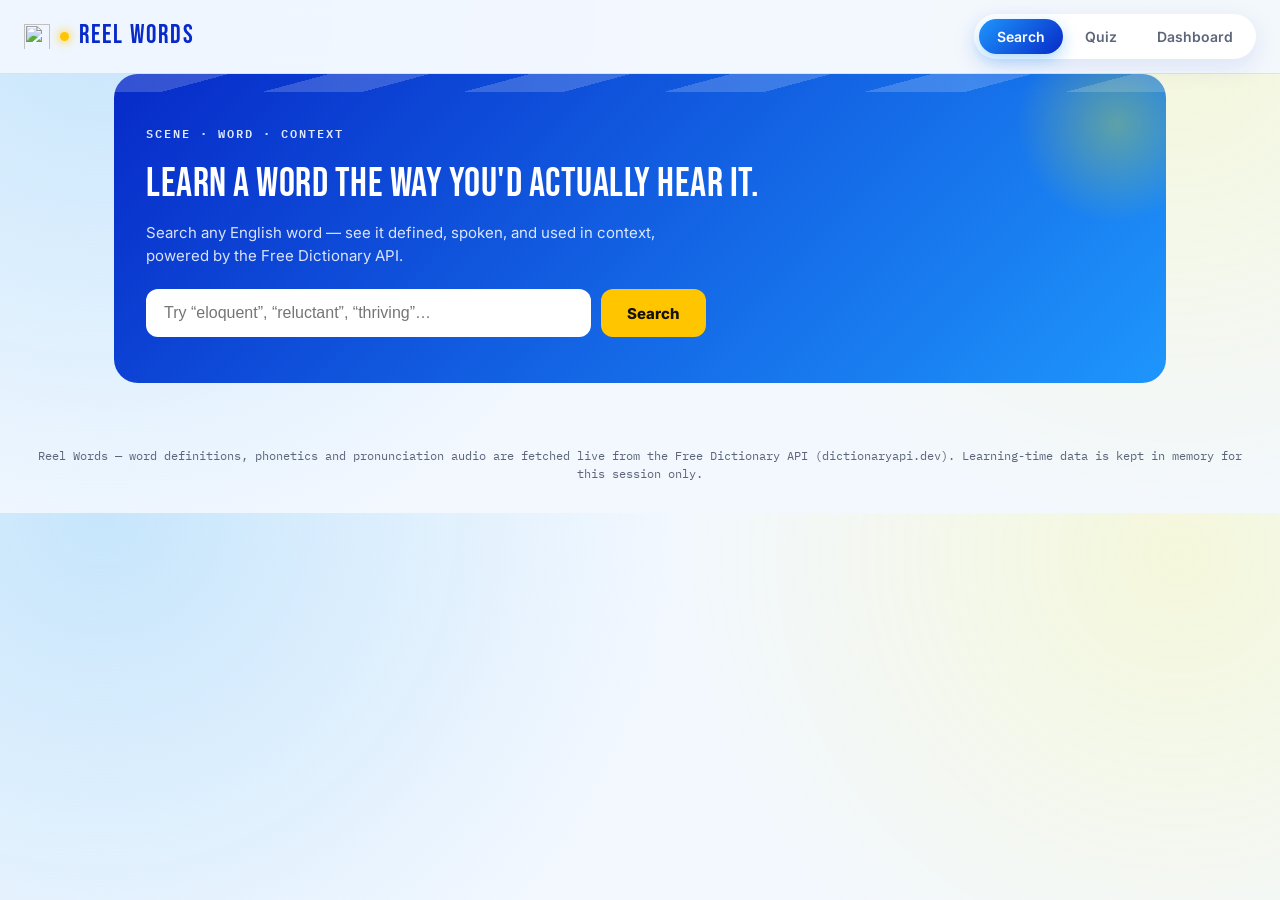
==== index.html @ ae71dad5 "Rename index.html.html to index.html" ====
<!DOCTYPE html>
<html lang="en">
<head>
<meta charset="UTF-8">
<meta name="viewport" content="width=device-width, initial-scale=1.0">
<title>Reel Words — Learn English from the Movies</title>
<link rel="preconnect" href="https://fonts.googleapis.com">
<link href="https://fonts.googleapis.com/css2?family=Bebas+Neue&family=Inter:wght@400;500;600;700;800&family=IBM+Plex+Mono:wght@400;500&display=swap" rel="stylesheet">
<link rel="icon" type="image/svg+xml" href="assets/logo.svg">
<link rel="stylesheet" href="style.css">
</head>
<body>

<header class="top">
  <div class="topbar">
    <div class="logo"><img class="logo-mark" src="assets/logo.svg" alt=""><span class="bulb"></span>REEL WORDS</div>
    <nav class="tabs">
      <button class="active" data-tab="search">Search</button>
      <button data-tab="quiz">Quiz</button>
      <button data-tab="dashboard">Dashboard</button>
    </nav>
  </div>
</header>

<main class="wrap">

  <!-- ================= SEARCH ================= -->
  <section id="search" class="active">
    <div class="slate">
      <div class="slate-top"></div>
      <div class="slate-body">
        <span class="eyebrow" style="color:#dfe9ff;">Scene · Word · Context</span>
        <h1>Learn a word the way you'd actually hear it.</h1>
        <p class="sub">Search any English word — see it defined, spoken, and used in context, powered by the Free Dictionary API.</p>
        <div class="search-row">
          <input id="searchInput" type="text" placeholder="Try “eloquent”, “reluctant”, “thriving”…" autocomplete="off">
          <button id="searchBtn">Search</button>
        </div>
        <div class="chips" id="chipRow"></div>
      </div>
    </div>

    <div class="result" id="resultBlock">
      <div class="card word-card hoverable">
        <div class="word-head">
          <div>
            <h2 id="rWord">—</h2>
            <span class="pos-line"><span id="rPos"></span> · <span class="ipa" id="rIpa"></span></span>
          </div>
          <div class="badges">
            <span class="badge cefr" id="rCefr"></span>
            <span class="badge freq" id="rFreq"></span>
          </div>
        </div>
        <div class="sound-row">
          <button class="sound-btn" id="playBritish">🔊 British</button>
          <button class="sound-btn" id="playAmerican">🔊 American</button>
        </div>
        <p class="definition" id="rDef"></p>
      </div>

      <div class="card scene-card film-frame hoverable">
        <div class="scene-video">
          <span class="scene-meta" id="rSpeaker"></span>
          <span class="scene-meta time" id="rTime"></span>
          <div class="subtitle-bar" id="rSubtitle"></div>
        </div>
        <div class="scene-controls">
          <div class="speed-group">
            <button class="speed-btn">0.5×</button><button class="speed-btn">0.75×</button><button class="speed-btn active">1×</button>
          </div>
          <div>
            <button class="control-btn">↻ Repeat sentence</button>
            <button class="control-btn" id="loopBtn">⟲ Loop clip</button>
            <button class="control-btn">⛶ Fullscreen</button>
          </div>
        </div>
      </div>

      <h3 style="margin-bottom:14px;">Example sentences</h3>
      <div class="examples-grid" id="examplesGrid"></div>

      <h3 style="margin-bottom:14px;">Synonyms &amp; related</h3>
      <div class="word-groups" id="synGroups"></div>
    </div>
  </section>

  <!-- ================= QUIZ ================= -->
  <section id="quiz">
    <span class="eyebrow">Adaptive Review</span>
    <h1 style="margin-bottom:22px;">Quiz yourself</h1>
    <div class="quiz-shell">
      <div class="quiz-progress" id="quizProgress"></div>
      <div class="card quiz-card" id="quizCard"></div>
    </div>
  </section>

  <!-- ================= DASHBOARD ================= -->
  <section id="dashboard">
    <span class="eyebrow">Your Progress</span>
    <h1 style="margin-bottom:22px;">Learning dashboard</h1>

    <div class="rank-card">
      <div>
        <div class="rank-cefr" id="dCefr">B1 · Independent Speaker</div>
        <div class="rank-title">Level <span id="dLevel">1</span></div>
      </div>
      <div class="xp-bar-wrap">
        <div class="xp-bar"><div id="xpFill" style="width:0%"></div></div>
        <div class="xp-label" id="xpLabel">0 / 100 XP to next level</div>
      </div>
    </div>

    <div class="stat-reel">
      <div class="stat-frame"><div class="num" id="statWords">0</div><div class="label">Words learned</div></div>
      <div class="stat-frame"><div class="num" id="statStreak">3</div><div class="label">Day streak</div></div>
      <div class="stat-frame"><div class="num" id="statAccuracy">—</div><div class="label">Quiz accuracy</div></div>
      <div class="stat-frame"><div class="num" id="statClips">0</div><div class="label">Clips watched</div></div>
    </div>

    <!-- ============ LEARNING TIME TRACKER ============ -->
    <div class="section-title"><h3>Learning time tracker</h3></div>

    <div class="streak-banner">🔥 <span id="streakDays">12</span> Day Streak — keep today's session going to protect it.</div>

    <div class="card tracker-hero hoverable">
      <div>
        <div class="eyebrow" style="margin-bottom:2px;">Current session</div>
        <div class="timer-display" id="liveTimer">00:00:00</div>
        <div class="timer-controls">
          <button class="timer-btn start" id="startBtn">▶️ Start Learning</button>
          <button class="timer-btn pause" id="pauseBtn" disabled>⏸ Pause</button>
          <button class="timer-btn stop" id="stopBtn" disabled>⏹ Stop</button>
        </div>
      </div>
      <div class="ring-wrap">
        <div class="progress-ring" id="progressRing">
          <div class="center"><div class="pct" id="progressPct">75%</div><div class="plabel">TOWARD B2</div></div>
        </div>
        <div class="plabel">English Learning Progress</div>
      </div>
    </div>

    <div class="time-stat-grid">
      <div class="time-stat"><div class="tnum" id="timeTotal">24h 35m</div><div class="tlabel">Total learning time</div></div>
      <div class="time-stat"><div class="tnum" id="timeToday">0m</div><div class="tlabel">Today</div></div>
      <div class="time-stat"><div class="tnum" id="timeWeek">5h 20m</div><div class="tlabel">This week</div></div>
      <div class="time-stat"><div class="tnum" id="timeMonth">18h 45m</div><div class="tlabel">This month</div></div>
    </div>

    <div class="two-col">
      <div class="card" style="padding:22px;">
        <h3 style="margin-bottom:6px;">Weekly activity</h3>
        <div class="weekly-chart" id="weeklyChart"></div>
      </div>
      <div class="card" style="padding:22px;">
        <h3 style="margin-bottom:6px;">Monthly calendar heatmap</h3>
        <div class="heatmap-grid" id="heatmapGrid"></div>
      </div>
    </div>

    <div class="card" style="padding:22px; margin-bottom:28px;">
      <h3 style="margin-bottom:14px;">Session history</h3>
      <table class="history-table">
        <thead><tr><th>Date</th><th>Duration</th><th>Activity</th></tr></thead>
        <tbody id="historyBody"></tbody>
      </table>
    </div>
    <!-- ============ END TIME TRACKER ============ -->

    <div class="section-title"><h3>Category progress</h3></div>
    <div class="cat-grid" id="catGrid"></div>

    <div class="section-title"><h3>Achievements</h3></div>
    <div class="badge-row" id="badgeRow"></div>
  </section>

</main>

<div class="mini-timer" id="miniTimer">
  <span class="mt-time" id="miniTime">00:00:00</span>
  <button class="mt-pause" id="miniPause">⏸</button>
  <button class="mt-stop" id="miniStop">⏹</button>
</div>

<div class="toast" id="toast"></div>

<footer>Reel Words — word definitions, phonetics and pronunciation audio are fetched live from the Free Dictionary API (dictionaryapi.dev). Learning-time data is kept in memory for this session only.</footer>

<script src="script.js"></script>
</body>
</html>
---- style.css ----
:root{
  /* ---- brand color system ---- */
  --blue:#072AC8;        /* primary dark blue — nav, headings, primary buttons */
  --blue-2:#1E96FC;      /* bright blue — interactive elements, links, progress, active states */
  --blue-light:#A2D6F9;  /* light blue — backgrounds, cards, secondary sections */
  --yellow:#FCF300;      /* accent yellow — achievements, rewards, notifications */
  --yellow-warm:#FFC600; /* warm yellow — buttons, badges, gamification, progress rewards */

  --ink:#0f1730;
  --gray:#5c6579;
  --bg:#f3f8ff;
  --white:#ffffff;
  --line: rgba(7,42,200,0.10);
  --display: 'Bebas Neue', sans-serif;
  --body: 'Inter', sans-serif;
  --mono: 'IBM Plex Mono', monospace;
  --radius: 16px;
  --shadow: 0 8px 26px rgba(7,42,200,0.10);
  --shadow-lg: 0 18px 46px rgba(7,42,200,0.18);
}
*{box-sizing:border-box;}
html,body{margin:0;padding:0;}
body{
  background:
    radial-gradient(circle at 8% 0%, rgba(162,214,249,0.55), transparent 45%),
    radial-gradient(circle at 92% 8%, rgba(252,243,0,0.14), transparent 40%),
    var(--bg);
  color:var(--ink); font-family:var(--body); line-height:1.55; -webkit-font-smoothing:antialiased;
}
::selection{ background:var(--yellow); color:var(--ink); }
a{color:inherit;}
button{ font-family:var(--body); cursor:pointer; }

/* ---------- sprocket motif (kept as brand signature, recolored) ---------- */
.film-frame{ border-top:12px solid var(--blue); border-bottom:12px solid var(--blue); position:relative; }
.film-frame::before, .film-frame::after{
  content:""; position:absolute; left:0; right:0; height:12px;
  background-image: repeating-linear-gradient(90deg, var(--blue-light) 0 6px, transparent 6px 18px);
  background-position:center;
}
.film-frame::before{ top:-12px; } .film-frame::after{ bottom:-12px; }

.wrap{ max-width:1100px; margin:0 auto; padding:0 24px; }

header.top{
  position:sticky; top:0; z-index:60; background:rgba(243,248,255,0.9); backdrop-filter:blur(10px);
  border-bottom:1px solid var(--line);
}
.topbar{ display:flex; align-items:center; justify-content:space-between; padding:14px 24px; gap:16px; flex-wrap:wrap; }
.logo{ font-family:var(--display); letter-spacing:2px; font-size:26px; color:var(--blue); display:flex; align-items:center; gap:10px; }
.logo .bulb{ width:9px; height:9px; border-radius:50%; background:var(--yellow-warm); box-shadow:0 0 10px 2px rgba(255,198,0,0.6); }
.logo img.logo-mark{ width:26px; height:26px; }
nav.tabs{ display:flex; gap:4px; background:var(--white); padding:5px; border-radius:999px; box-shadow:var(--shadow); }
nav.tabs button{
  border:none; background:transparent; color:var(--gray); padding:9px 18px; border-radius:999px;
  font-weight:600; font-size:14px; transition:all .2s ease;
}
nav.tabs button.active{ background:linear-gradient(135deg,var(--blue-2),var(--blue)); color:#fff; box-shadow:0 6px 16px rgba(30,150,252,0.35); }

main{ padding:36px 0 120px; }
section{ display:none; }
section.active{ display:block; animation:fadeIn .35s ease; }
@keyframes fadeIn{ from{opacity:0; transform:translateY(8px);} to{opacity:1; transform:translateY(0);} }

h1,h2,h3{ font-family:var(--display); letter-spacing:.5px; margin:0; font-weight:400; }
.eyebrow{ font-family:var(--mono); font-size:12px; letter-spacing:2px; text-transform:uppercase; color:var(--blue-2); font-weight:600; margin-bottom:10px; display:block; }

.card{ background:var(--white); border-radius:var(--radius); box-shadow:var(--shadow); transition:transform .25s ease, box-shadow .25s ease; }
.card.hoverable:hover{ transform:translateY(-4px); box-shadow:var(--shadow-lg); }

/* ---------- search hero (clapperboard, recolored) ---------- */
.slate{ background:linear-gradient(135deg,var(--blue),var(--blue-2)); border-radius:24px; overflow:hidden; margin-bottom:34px; color:#fff; position:relative; }
.slate::after{ content:""; position:absolute; right:-50px; top:-50px; width:200px; height:200px; border-radius:50%; background:radial-gradient(circle, rgba(252,243,0,0.3), transparent 70%); }
.slate-top{ background-image: repeating-linear-gradient(-15deg, rgba(255,255,255,0.18) 0 26px, transparent 26px 52px); height:18px; }
.slate-body{ padding:32px; position:relative; z-index:1; }
.slate h1{ font-size:40px; }
.slate p.sub{ color:rgba(255,255,255,0.85); margin-top:6px; font-size:15px; max-width:520px; }
.search-row{ display:flex; gap:10px; margin-top:22px; max-width:560px; }
.search-row input{ flex:1; background:#fff; border:none; color:var(--ink); font-size:16px; padding:15px 18px; border-radius:12px; }
.search-row input:focus{ outline:3px solid var(--yellow); }
.search-row button{ background:var(--yellow-warm); color:#171100; border:none; font-weight:800; padding:0 26px; border-radius:12px; font-size:15px; transition:transform .15s ease; }
.search-row button:hover{ transform:scale(1.04); }
.search-row button:disabled{ opacity:.6; cursor:wait; transform:none; }
.chips{ display:flex; gap:8px; margin-top:14px; flex-wrap:wrap; }
.chip{ font-family:var(--mono); font-size:12px; color:#fff; border:1px solid rgba(255,255,255,0.4); padding:6px 13px; border-radius:999px; background:rgba(255,255,255,0.08); }
.chip:hover{ background:rgba(255,255,255,0.22); }

/* ---------- word result ---------- */
.result{ display:none; } .result.show{ display:block; animation:fadeIn .3s ease; }
.word-card{ padding:28px; margin-bottom:22px; }
.word-head{ display:flex; align-items:flex-end; justify-content:space-between; gap:20px; flex-wrap:wrap; margin-bottom:16px;}
.word-head h2{ font-size:46px; color:var(--blue); text-transform:none; }
.pos-line{ font-family:var(--mono); color:var(--blue-2); font-size:13px; }
.ipa{ color:var(--gray); }
.badges{ display:flex; gap:8px; }
.badge{ font-family:var(--mono); font-size:12px; padding:5px 11px; border-radius:8px; font-weight:700; }
.badge.cefr{ background:var(--yellow); color:#3a3300; }
.badge.freq{ background:var(--blue-light); color:var(--blue); }

.sound-row{ display:flex; gap:10px; margin:14px 0 22px; }
.sound-btn{ background:var(--blue-light); border:none; color:var(--blue); padding:9px 15px; border-radius:10px; font-size:13px; font-weight:600; }
.sound-btn:hover{ background:#8fc9f5; }
.sound-btn:disabled{ opacity:.5; cursor:not-allowed; }

.definition{ font-size:16.5px; color:var(--ink); max-width:640px; margin-bottom:26px; }
.error-msg{ font-size:15px; color:#b3362c; max-width:640px; margin-bottom:26px; font-family:var(--mono); }

.scene-card{ padding:0; margin-bottom:28px; overflow:hidden; }
.scene-video{ background:linear-gradient(160deg, var(--blue), var(--blue-2) 65%); height:250px; position:relative; display:flex; align-items:flex-end; }
.scene-meta{ position:absolute; top:14px; left:16px; font-family:var(--mono); font-size:11px; color:#fff; background:rgba(7,42,200,0.4); padding:4px 9px; border-radius:6px; }
.scene-meta.time{ left:auto; right:16px; }
.subtitle-bar{ width:100%; padding:20px 24px 24px; background:linear-gradient(to top, rgba(0,0,0,0.55), transparent); font-size:19px; text-align:center; color:#fff; }
.subtitle-bar mark{ background:var(--yellow); color:#171100; padding:1px 6px; border-radius:5px; font-weight:700; }
.scene-controls{ display:flex; align-items:center; justify-content:space-between; flex-wrap:wrap; gap:12px; background:var(--white); padding:14px 20px; }
.speed-group{ display:flex; gap:6px; }
.speed-btn{ background:var(--blue-light); border:none; color:var(--blue); padding:7px 13px; border-radius:8px; font-size:13px; font-family:var(--mono); }
.speed-btn.active{ background:var(--blue); color:#fff; }
.control-btn{ background:var(--blue-light); border:none; color:var(--blue); padding:7px 13px; border-radius:8px; font-size:13px; }
.control-btn.on{ background:var(--yellow); color:#3a2900; }

.examples-grid{ display:grid; grid-template-columns:1fr 1fr; gap:14px; margin-bottom:30px; }
@media (max-width:720px){ .examples-grid{ grid-template-columns:1fr; } }
.example-card{ background:var(--white); border-radius:var(--radius); padding:16px 18px; box-shadow:var(--shadow); }
.example-card .tag{ font-family:var(--mono); font-size:11px; color:var(--blue-2); text-transform:uppercase; letter-spacing:1px; font-weight:700; }
.example-card p{ margin:8px 0 10px; font-size:15px; }
.example-card mark{ background:var(--yellow); color:#171100; padding:0 4px; border-radius:4px; }
.example-actions{ display:flex; gap:8px; }
.icon-btn{ background:var(--blue-light); border:none; color:var(--blue); width:30px; height:30px; border-radius:8px; font-size:13px; }
.icon-btn.saved{ background:var(--yellow-warm); color:#3a2900; }

.word-groups{ display:flex; gap:10px; flex-wrap:wrap; margin-bottom:36px; }
.group-pill{ background:var(--blue-light); padding:8px 16px; border-radius:999px; font-size:14px; color:var(--blue); font-weight:600;}
.group-pill.ant{ background:#ffe3df; color:#b3362c; }

/* ---------- quiz ---------- */
.quiz-shell{ max-width:620px; margin:0 auto; }
.quiz-progress{ display:flex; gap:5px; margin-bottom:22px; }
.quiz-progress i{ flex:1; height:5px; border-radius:3px; background:var(--blue-light); }
.quiz-progress i.done{ background:linear-gradient(90deg,var(--blue-2),var(--blue)); }
.quiz-card{ padding:32px; text-align:center; }
.quiz-type-label{ font-family:var(--mono); font-size:12px; color:var(--blue-2); text-transform:uppercase; letter-spacing:1.5px; margin-bottom:14px; display:block;}
.quiz-question{ font-size:22px; margin-bottom:24px; color:var(--ink); }
.quiz-question mark{ background:var(--yellow); color:#171100; padding:1px 7px; border-radius:5px; }
.quiz-options{ display:grid; gap:10px; }
.quiz-option{ background:var(--blue-light); border:2px solid transparent; color:var(--ink); padding:14px 18px; border-radius:12px; font-size:15px; text-align:left; }
.quiz-option:hover:not(:disabled){ border-color:var(--blue-2); }
.quiz-option.correct{ border-color:#1fa27e; background:#e6f7f4; }
.quiz-option.wrong{ border-color:#e0554a; background:#fdecec; }
.quiz-input-row input{ width:100%; background:var(--blue-light); border:2px solid transparent; padding:14px 16px; border-radius:12px; font-size:16px; text-align:center; font-family:var(--mono); }
.quiz-input-row input:focus{ outline:none; border-color:var(--blue-2); }
.quiz-feedback{ margin-top:16px; font-size:14px; min-height:20px; font-family:var(--mono); font-weight:700; }
.quiz-feedback.good{ color:#1fa27e; } .quiz-feedback.bad{ color:#e0554a; }
.quiz-next{ margin-top:20px; background:linear-gradient(135deg,var(--blue-2),var(--blue)); color:#fff; border:none; padding:13px 28px; border-radius:999px; font-weight:700; display:none; }
.quiz-loading{ font-family:var(--mono); color:var(--blue-2); font-size:14px; }

/* ---------- dashboard ---------- */
.stat-reel{ display:grid; grid-template-columns:repeat(4,1fr); gap:14px; margin-bottom:26px; }
@media (max-width:720px){ .stat-reel{ grid-template-columns:repeat(2,1fr); } }
.stat-frame{ background:var(--white); box-shadow:var(--shadow); padding:20px 16px; border-radius:var(--radius); text-align:center; }
.stat-frame .num{ font-family:var(--display); font-size:32px; color:var(--blue); }
.stat-frame .label{ font-family:var(--mono); font-size:10.5px; color:var(--gray); text-transform:uppercase; letter-spacing:1px; }

.rank-card{ display:flex; align-items:center; justify-content:space-between; gap:20px; flex-wrap:wrap;
  background:linear-gradient(135deg, var(--blue), var(--blue-2)); color:#fff; border-radius:var(--radius); padding:26px; margin-bottom:26px; }
.rank-title{ font-family:var(--display); font-size:30px; }
.rank-cefr{ font-family:var(--mono); color:var(--yellow); font-size:14px; }
.xp-bar-wrap{ flex:1; min-width:220px; }
.xp-bar{ background:rgba(255,255,255,0.25); border-radius:999px; height:11px; overflow:hidden; }
.xp-bar div{ height:100%; background:linear-gradient(90deg,var(--yellow-warm),var(--yellow)); transition:width .4s ease; }
.xp-label{ font-family:var(--mono); font-size:11px; color:rgba(255,255,255,0.85); margin-top:6px; }

.section-title{ display:flex; align-items:center; justify-content:space-between; margin-bottom:14px; }

/* ---- time tracker ---- */
.tracker-hero{ padding:30px; margin-bottom:26px; display:grid; grid-template-columns:1fr 1fr; gap:28px; align-items:center; }
@media (max-width:820px){ .tracker-hero{ grid-template-columns:1fr; } }
.timer-display{ font-family:var(--mono); font-size:52px; color:var(--blue); text-align:center; letter-spacing:2px; }
.timer-controls{ display:flex; gap:10px; justify-content:center; margin-top:16px; }
.timer-btn{ border:none; padding:12px 22px; border-radius:999px; font-weight:700; font-size:14px; transition:transform .15s ease; }
.timer-btn:hover{ transform:translateY(-2px); }
.timer-btn.start{ background:linear-gradient(135deg,var(--blue-2),var(--blue)); color:#fff; }
.timer-btn.pause{ background:var(--yellow-warm); color:#3a2900; }
.timer-btn.stop{ background:#ffe3df; color:#b3362c; }
.timer-btn:disabled{ opacity:.4; cursor:not-allowed; transform:none; }
.ring-wrap{ display:flex; flex-direction:column; align-items:center; gap:8px; }
.progress-ring{ width:150px; height:150px; border-radius:50%; display:flex; align-items:center; justify-content:center; }
.progress-ring .center{ width:112px; height:112px; border-radius:50%; background:var(--white); display:flex; flex-direction:column; align-items:center; justify-content:center; }
.progress-ring .pct{ font-family:var(--display); font-size:30px; color:var(--blue); }
.progress-ring .plabel{ font-size:11px; color:var(--gray); font-family:var(--mono); }

.time-stat-grid{ display:grid; grid-template-columns:repeat(4,1fr); gap:14px; margin-bottom:26px; }
@media (max-width:720px){ .time-stat-grid{ grid-template-columns:repeat(2,1fr); } }
.time-stat{ background:var(--blue-light); border-radius:var(--radius); padding:18px; text-align:center; }
.time-stat .tnum{ font-family:var(--display); font-size:26px; color:var(--blue); }
.time-stat .tlabel{ font-family:var(--mono); font-size:10.5px; color:var(--blue); opacity:.8; text-transform:uppercase; }

.streak-banner{ display:flex; align-items:center; gap:10px; background:var(--yellow); color:#3a3300; padding:14px 20px; border-radius:var(--radius); font-weight:700; margin-bottom:26px; }

.weekly-chart{ display:flex; align-items:flex-end; gap:10px; height:140px; padding:10px 4px; }
.week-col{ flex:1; display:flex; flex-direction:column; align-items:center; justify-content:flex-end; gap:8px; height:100%; }
.week-bar{ width:100%; max-width:34px; border-radius:8px 8px 4px 4px; background:linear-gradient(180deg,var(--blue-2),var(--blue)); }
.week-label{ font-family:var(--mono); font-size:11px; color:var(--gray); }

.heatmap-grid{ display:grid; grid-template-columns:repeat(10,1fr); gap:5px; margin-top:14px; }
.heat-cell{ aspect-ratio:1; border-radius:5px; }
.heat-cell.today{ outline:2px solid var(--blue); }

.history-table{ width:100%; border-collapse:collapse; }
.history-table th{ text-align:left; font-family:var(--mono); font-size:11px; color:var(--gray); text-transform:uppercase; padding:8px 10px; border-bottom:1px solid var(--line); }
.history-table td{ padding:11px 10px; font-size:14px; border-bottom:1px solid var(--line); }
.history-table tr:last-child td{ border-bottom:none; }

.two-col{ display:grid; grid-template-columns:1fr 1fr; gap:20px; margin-bottom:26px; }
@media (max-width:820px){ .two-col{ grid-template-columns:1fr; } }

.cat-grid{ display:grid; grid-template-columns:repeat(3,1fr); gap:14px; margin-bottom:28px; }
@media (max-width:720px){ .cat-grid{ grid-template-columns:1fr 1fr; } }
.cat-card{ background:var(--white); box-shadow:var(--shadow); border-radius:var(--radius); padding:16px; }
.cat-card .cname{ font-weight:700; font-size:15px; }
.cat-card .cnum{ font-family:var(--mono); font-size:12px; color:var(--gray); margin-bottom:8px; }
.bar{ background:var(--blue-light); height:6px; border-radius:999px; overflow:hidden; }
.bar div{ height:100%; background:var(--blue-2); }

.badge-row{ display:flex; gap:14px; flex-wrap:wrap; }
.achievement{ width:100px; text-align:center; padding:14px 8px; background:var(--white); box-shadow:var(--shadow); border-radius:var(--radius); font-size:11px; color:var(--gray); }
.achievement.unlocked{ color:var(--ink); box-shadow:0 0 0 2px var(--yellow-warm), var(--shadow); }
.achievement .ic{ font-size:26px; display:block; margin-bottom:6px; filter:grayscale(1); opacity:.4; }
.achievement.unlocked .ic{ filter:none; opacity:1; }

/* floating mini timer, visible on every tab while running */
.mini-timer{ position:fixed; bottom:22px; right:22px; background:var(--white); box-shadow:var(--shadow-lg); border-radius:999px;
  padding:10px 10px 10px 18px; display:none; align-items:center; gap:12px; z-index:80; }
.mini-timer.show{ display:flex; animation:fadeIn .3s ease; }
.mini-timer .mt-time{ font-family:var(--mono); font-weight:700; color:var(--blue); font-size:15px; }
.mini-timer button{ border:none; width:34px; height:34px; border-radius:50%; font-size:13px; }
.mini-timer .mt-pause{ background:var(--yellow-warm); }
.mini-timer .mt-stop{ background:#ffe3df; color:#b3362c; }

.toast{ position:fixed; bottom:26px; left:50%; transform:translateX(-50%) translateY(20px); opacity:0;
  background:var(--ink); color:#fff; padding:14px 22px; border-radius:14px; font-size:14px; font-weight:600;
  box-shadow:var(--shadow-lg); z-index:200; transition:all .35s cubic-bezier(.2,.8,.2,1); }
.toast.show{ opacity:1; transform:translateX(-50%) translateY(0); }

footer{ text-align:center; padding:30px; color:var(--gray); font-family:var(--mono); font-size:11.5px; }

@media (prefers-reduced-motion: reduce){ *{ animation:none !important; transition:none !important; } }
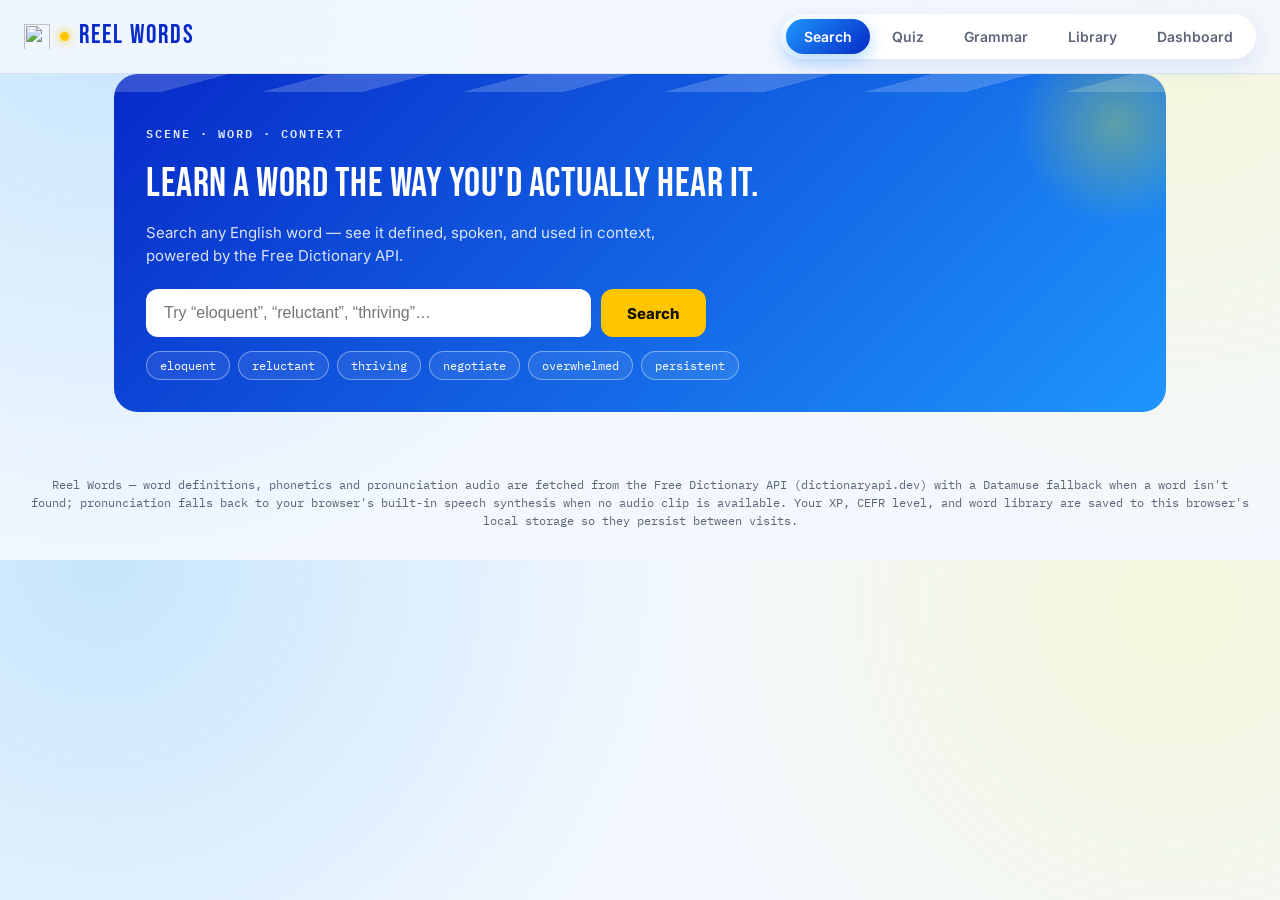
==== commit 6d6a30d2: "Update index.html" ====
--- a/index.html
+++ b/index.html
@@ -17,6 +17,8 @@
     <nav class="tabs">
       <button class="active" data-tab="search">Search</button>
       <button data-tab="quiz">Quiz</button>
+      <button data-tab="grammar">Grammar</button>
+      <button data-tab="library">Library</button>
       <button data-tab="dashboard">Dashboard</button>
     </nav>
   </div>
@@ -48,13 +50,15 @@
             <span class="pos-line"><span id="rPos"></span> · <span class="ipa" id="rIpa"></span></span>
           </div>
           <div class="badges">
-            <span class="badge cefr" id="rCefr"></span>
+            <span class="badge status" id="rStatus">NOT LEARNED</span>
             <span class="badge freq" id="rFreq"></span>
           </div>
         </div>
         <div class="sound-row">
           <button class="sound-btn" id="playBritish">🔊 British</button>
           <button class="sound-btn" id="playAmerican">🔊 American</button>
+          <button class="sound-btn learn-btn" id="markLearnedBtn">✓ Mark as Learned</button>
+          <button class="sound-btn start-learning-btn" id="startLearningBtn">▶ Start Learning</button>
         </div>
         <p class="definition" id="rDef"></p>
       </div>
@@ -93,6 +97,40 @@
       <div class="quiz-progress" id="quizProgress"></div>
       <div class="card quiz-card" id="quizCard"></div>
     </div>
+  </section>
+
+  <!-- ================= GRAMMAR ================= -->
+  <section id="grammar">
+    <span class="eyebrow">Word Forms &amp; Sentence Practice</span>
+    <h1 style="margin-bottom:22px;">Grammar practice</h1>
+
+    <div class="card" style="padding:24px; margin-bottom:24px;">
+      <div class="search-row" style="max-width:520px; margin-top:0;">
+        <input id="grammarWordInput" type="text" placeholder="Type a word to practice (e.g. negotiate)" autocomplete="off" style="background:var(--blue-light); color:var(--ink);">
+        <button id="grammarLoadBtn">Load</button>
+      </div>
+      <div class="chips" id="grammarChipRow" style="margin-top:14px;"></div>
+    </div>
+
+    <div id="grammarContent"></div>
+  </section>
+
+  <!-- ================= LIBRARY ================= -->
+  <section id="library">
+    <span class="eyebrow">Your Vocabulary</span>
+    <h1 style="margin-bottom:22px;">Word library</h1>
+
+    <div class="search-row" style="max-width:420px; margin-top:0; margin-bottom:18px;">
+      <input id="libSearchInput" type="text" placeholder="Search your words…" autocomplete="off" style="background:var(--white); border:2px solid var(--line);">
+    </div>
+
+    <nav class="tabs" id="libTabs" style="display:inline-flex; margin-bottom:22px;">
+      <button class="active" data-lib="learned">Learned</button>
+      <button data-lib="learning">Learning</button>
+      <button data-lib="new">New</button>
+    </nav>
+
+    <div id="libraryGrid" class="cat-grid" style="grid-template-columns:1fr 1fr;"></div>
   </section>
 
   <!-- ================= DASHBOARD ================= -->
@@ -185,7 +223,11 @@
 
 <div class="toast" id="toast"></div>
 
-<footer>Reel Words — word definitions, phonetics and pronunciation audio are fetched live from the Free Dictionary API (dictionaryapi.dev). Learning-time data is kept in memory for this session only.</footer>
+<div class="modal-overlay" id="flowOverlay">
+  <div class="card modal-card" id="flowCard"></div>
+</div>
+
+<footer>Reel Words — word definitions, phonetics and pronunciation audio are fetched from the Free Dictionary API (dictionaryapi.dev) with a Datamuse fallback when a word isn't found; pronunciation falls back to your browser's built-in speech synthesis when no audio clip is available. Your XP, CEFR level, and word library are saved to this browser's local storage so they persist between visits.</footer>
 
 <script src="script.js"></script>
 </body>
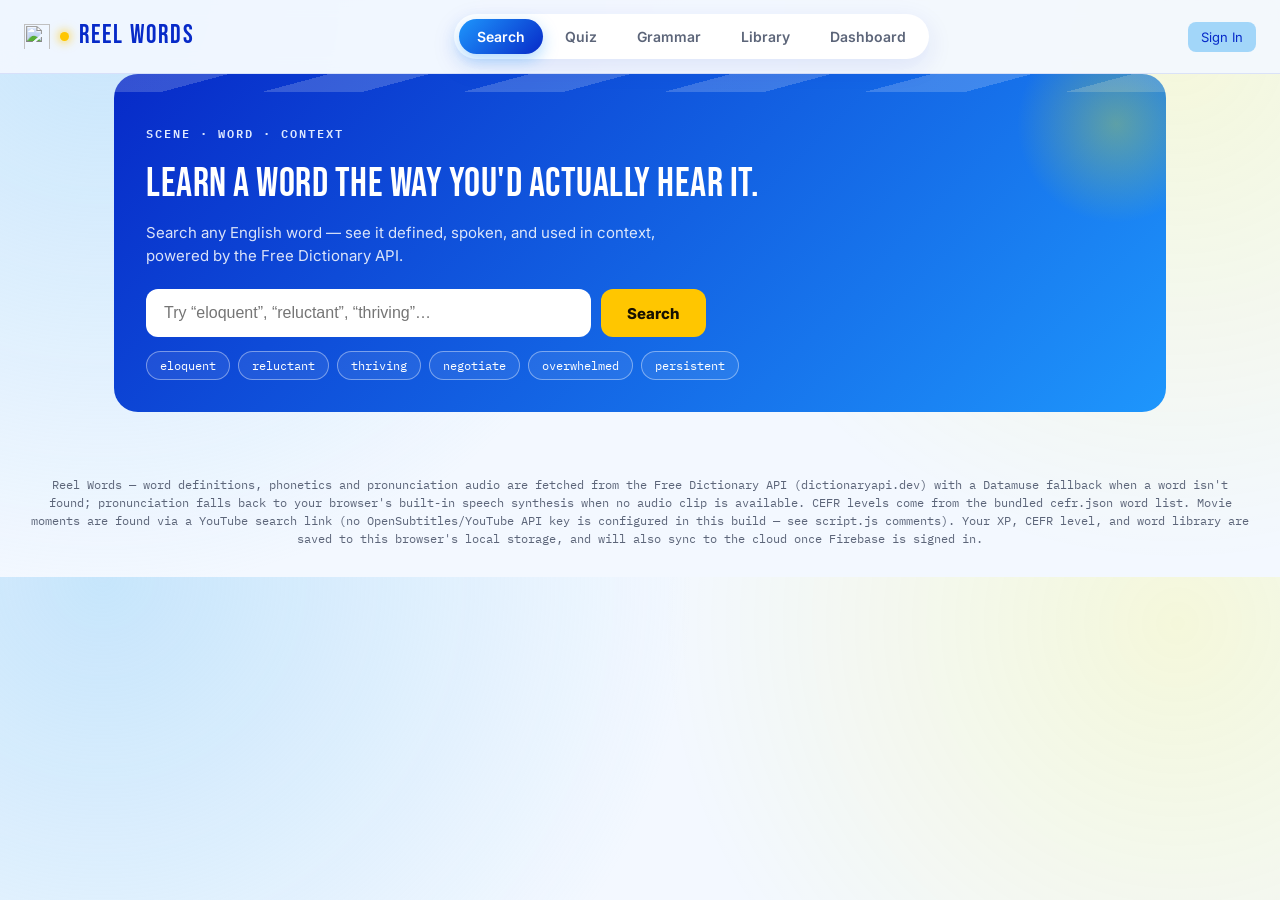
==== commit c32285c1: "Update index.html" ====
--- a/index.html
+++ b/index.html
@@ -21,6 +21,7 @@
       <button data-tab="library">Library</button>
       <button data-tab="dashboard">Dashboard</button>
     </nav>
+    <div id="authArea"><button class="control-btn" id="signInBtn">Sign In</button></div>
   </div>
 </header>
 
@@ -50,6 +51,7 @@
             <span class="pos-line"><span id="rPos"></span> · <span class="ipa" id="rIpa"></span></span>
           </div>
           <div class="badges">
+            <span class="badge cefr" id="rCefr">—</span>
             <span class="badge status" id="rStatus">NOT LEARNED</span>
             <span class="badge freq" id="rFreq"></span>
           </div>
@@ -64,11 +66,12 @@
       </div>
 
       <div class="card scene-card film-frame hoverable">
-        <div class="scene-video">
+        <div class="scene-video" id="sceneVideoWrap">
           <span class="scene-meta" id="rSpeaker"></span>
           <span class="scene-meta time" id="rTime"></span>
           <div class="subtitle-bar" id="rSubtitle"></div>
         </div>
+        <div id="movieEmbedWrap" class="movie-embed-wrap"></div>
         <div class="scene-controls">
           <div class="speed-group">
             <button class="speed-btn">0.5×</button><button class="speed-btn">0.75×</button><button class="speed-btn active">1×</button>
@@ -76,7 +79,7 @@
           <div>
             <button class="control-btn">↻ Repeat sentence</button>
             <button class="control-btn" id="loopBtn">⟲ Loop clip</button>
-            <button class="control-btn">⛶ Fullscreen</button>
+            <a class="control-btn" id="youtubeSearchLink" href="#" target="_blank" rel="noopener" style="text-decoration:none; display:inline-block;">▶ Find movie clip</a>
           </div>
         </div>
       </div>
@@ -137,6 +140,8 @@
   <section id="dashboard">
     <span class="eyebrow">Your Progress</span>
     <h1 style="margin-bottom:22px;">Learning dashboard</h1>
+
+    <div class="card profile-card" id="profileCard" style="padding:20px 24px; margin-bottom:22px;"></div>
 
     <div class="rank-card">
       <div>
@@ -206,7 +211,7 @@
     </div>
     <!-- ============ END TIME TRACKER ============ -->
 
-    <div class="section-title"><h3>Category progress</h3></div>
+    <div class="section-title"><h3>Word status &amp; category catalog</h3></div>
     <div class="cat-grid" id="catGrid"></div>
 
     <div class="section-title"><h3>Achievements</h3></div>
@@ -227,8 +232,14 @@
   <div class="card modal-card" id="flowCard"></div>
 </div>
 
-<footer>Reel Words — word definitions, phonetics and pronunciation audio are fetched from the Free Dictionary API (dictionaryapi.dev) with a Datamuse fallback when a word isn't found; pronunciation falls back to your browser's built-in speech synthesis when no audio clip is available. Your XP, CEFR level, and word library are saved to this browser's local storage so they persist between visits.</footer>
-
-<script src="script.js"></script>
+<div class="modal-overlay" id="authOverlay">
+  <div class="card modal-card" id="authCard"></div>
+</div>
+
+<footer>Reel Words — word definitions, phonetics and pronunciation audio are fetched from the Free Dictionary API (dictionaryapi.dev) with a Datamuse fallback when a word isn't found; pronunciation falls back to your browser's built-in speech synthesis when no audio clip is available. CEFR levels come from the bundled cefr.json word list. Movie moments are found via a YouTube search link (no OpenSubtitles/YouTube API key is configured in this build — see script.js comments). Your XP, CEFR level, and word library are saved to this browser's local storage, and will also sync to the cloud once Firebase is signed in.</footer>
+
+<script type="module" src="firebase-config.js"></script>
+<script type="module" src="firebase-sync.js"></script>
+<script src="script.js" defer></script>
 </body>
 </html>
--- a/style.css
+++ b/style.css
@@ -241,6 +241,45 @@
   box-shadow:var(--shadow-lg); z-index:200; transition:all .35s cubic-bezier(.2,.8,.2,1); }
 .toast.show{ opacity:1; transform:translateX(-50%) translateY(0); }
 
+/* ---------- word status badges & new word-card actions ---------- */
+.badge.status{ background:var(--blue-light); color:var(--blue); }
+.badge.status.learning{ background:var(--yellow); color:#3a3300; }
+.badge.status.learned{ background:#d7f3ea; color:#0d7a55; }
+.sound-btn.learn-btn{ background:var(--yellow-warm); color:#3a2900; font-weight:700; }
+.sound-btn.learn-btn:disabled{ background:#d7f3ea; color:#0d7a55; opacity:1; }
+.sound-btn.start-learning-btn{ background:linear-gradient(135deg,var(--blue-2),var(--blue)); color:#fff; font-weight:700; }
+
+/* ---------- grammar practice ---------- */
+.gram-word-title{ font-family:var(--display); font-size:36px; color:var(--blue); margin-bottom:4px; }
+.gram-pos-pills{ display:flex; gap:8px; flex-wrap:wrap; margin-bottom:18px; }
+.gram-pos-pill{ font-family:var(--mono); font-size:12px; padding:5px 12px; border-radius:999px; background:var(--blue-light); color:var(--blue); font-weight:700; text-transform:uppercase; }
+.forms-grid{ display:grid; grid-template-columns:repeat(2,1fr); gap:14px; margin-bottom:26px; }
+@media (max-width:720px){ .forms-grid{ grid-template-columns:1fr; } }
+.form-card{ background:var(--white); box-shadow:var(--shadow); border-radius:var(--radius); padding:16px 18px; }
+.form-card .fname{ font-family:var(--mono); font-size:11px; color:var(--blue-2); text-transform:uppercase; letter-spacing:1px; font-weight:700; margin-bottom:8px; }
+.form-card ul{ margin:0; padding-left:18px; font-size:15px; }
+.form-card li{ margin-bottom:4px; }
+.gram-exercise{ padding:22px; margin-bottom:16px; }
+.gram-exercise .sentence{ font-size:17px; margin-bottom:14px; }
+.gram-exercise .sentence mark{ background:var(--yellow); color:#171100; padding:1px 7px; border-radius:5px; }
+
+/* ---------- word library ---------- */
+.lib-word-card{ background:var(--white); box-shadow:var(--shadow); border-radius:var(--radius); padding:16px 18px; }
+.lib-word-card .lname{ font-family:var(--display); font-size:22px; color:var(--blue); }
+.lib-word-card .ldef{ font-size:13.5px; color:var(--gray); margin:6px 0 10px; }
+.lib-word-card .lmeta{ font-family:var(--mono); font-size:11px; color:var(--gray); margin-bottom:10px; }
+.lib-word-card .lprogress{ background:var(--blue-light); height:6px; border-radius:999px; overflow:hidden; margin-bottom:12px; }
+.lib-word-card .lprogress div{ height:100%; background:var(--blue-2); }
+.lib-word-card .lactions{ display:flex; gap:8px; flex-wrap:wrap; }
+.lib-empty{ font-family:var(--mono); color:var(--gray); font-size:14px; grid-column:1 / -1; }
+
+/* ---------- learning flow modal ---------- */
+.modal-overlay{ position:fixed; inset:0; background:rgba(7,10,25,0.55); display:none; align-items:center; justify-content:center; z-index:150; padding:20px; }
+.modal-overlay.show{ display:flex; animation:fadeIn .25s ease; }
+.modal-card{ width:100%; max-width:560px; padding:30px; max-height:85vh; overflow-y:auto; }
+.modal-step-label{ font-family:var(--mono); font-size:12px; color:var(--blue-2); text-transform:uppercase; letter-spacing:1.5px; margin-bottom:10px; display:block; }
+.modal-close{ float:right; background:var(--blue-light); border:none; color:var(--blue); width:30px; height:30px; border-radius:8px; font-size:14px; }
+
 footer{ text-align:center; padding:30px; color:var(--gray); font-family:var(--mono); font-size:11.5px; }
 
 @media (prefers-reduced-motion: reduce){ *{ animation:none !important; transition:none !important; } }
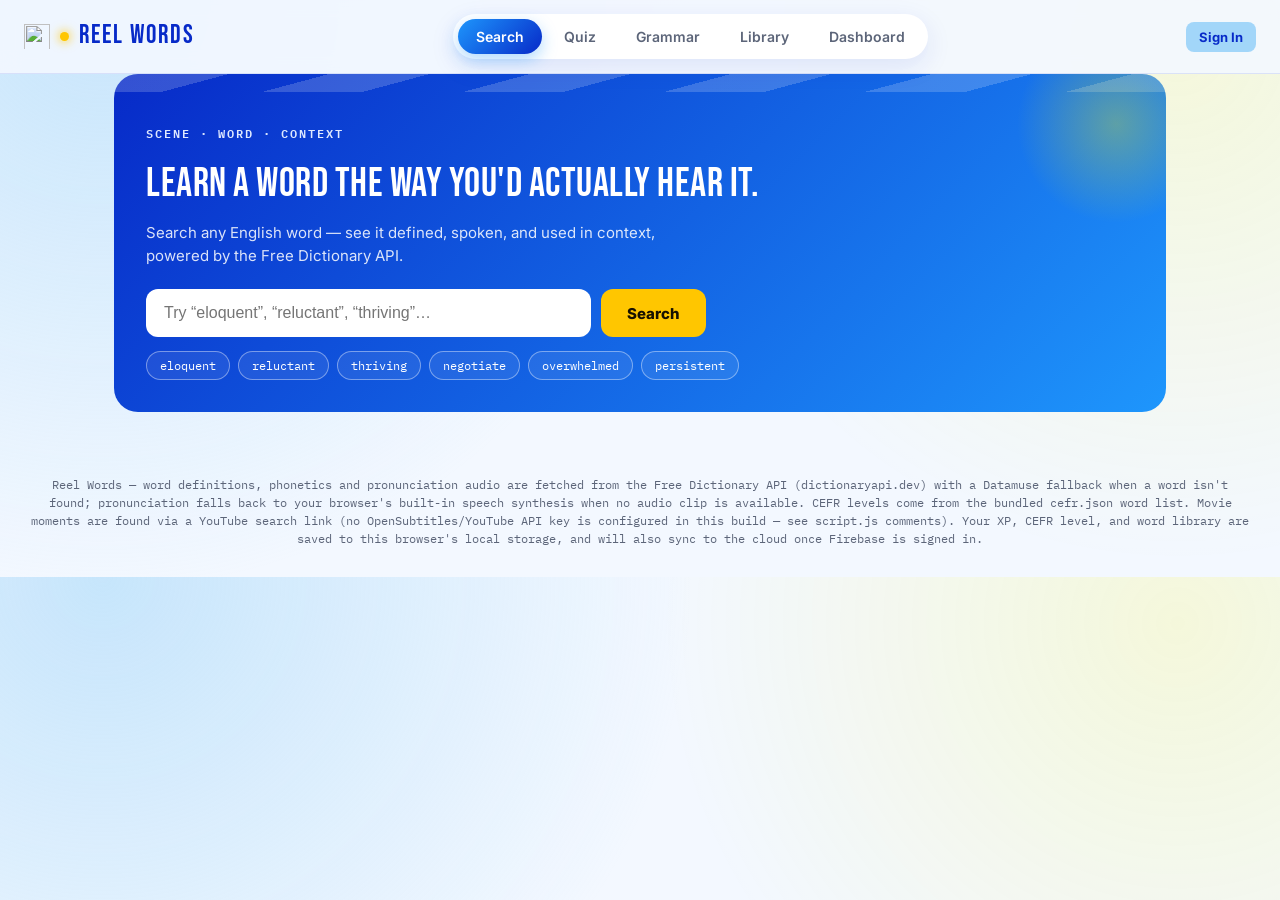
==== commit 600bc8b5: "Change script tag to module type for script.js" ====
--- a/index.html
+++ b/index.html
@@ -238,8 +238,7 @@
 
 <footer>Reel Words — word definitions, phonetics and pronunciation audio are fetched from the Free Dictionary API (dictionaryapi.dev) with a Datamuse fallback when a word isn't found; pronunciation falls back to your browser's built-in speech synthesis when no audio clip is available. CEFR levels come from the bundled cefr.json word list. Movie moments are found via a YouTube search link (no OpenSubtitles/YouTube API key is configured in this build — see script.js comments). Your XP, CEFR level, and word library are saved to this browser's local storage, and will also sync to the cloud once Firebase is signed in.</footer>
 
-<script type="module" src="firebase-config.js"></script>
 <script type="module" src="firebase-sync.js"></script>
-<script src="script.js" defer></script>
+<script type="module" src="script.js"></script>
 </body>
 </html>
--- a/style.css
+++ b/style.css
@@ -280,6 +280,22 @@
 .modal-step-label{ font-family:var(--mono); font-size:12px; color:var(--blue-2); text-transform:uppercase; letter-spacing:1.5px; margin-bottom:10px; display:block; }
 .modal-close{ float:right; background:var(--blue-light); border:none; color:var(--blue); width:30px; height:30px; border-radius:8px; font-size:14px; }
 
+/* ---------- auth / profile ---------- */
+#authArea{ display:flex; align-items:center; }
+#authArea .control-btn{ font-weight:700; }
+.profile-card{ display:flex; align-items:center; justify-content:space-between; flex-wrap:wrap; gap:14px; }
+.profile-card .pname{ font-weight:700; font-size:15px; }
+.profile-card .pmeta{ font-family:var(--mono); font-size:12px; color:var(--gray); }
+.profile-card .psync{ font-family:var(--mono); font-size:11px; padding:5px 11px; border-radius:8px; font-weight:700; }
+.profile-card .psync.local{ background:var(--blue-light); color:var(--blue); }
+.profile-card .psync.cloud{ background:#d7f3ea; color:#0d7a55; }
+.auth-provider-btn{ width:100%; display:block; text-align:center; margin-bottom:10px; }
+
+/* ---------- movie clip embed ---------- */
+.movie-embed-wrap{ background:var(--ink); }
+.movie-embed-wrap iframe{ width:100%; aspect-ratio:16/9; border:none; display:block; }
+.movie-embed-empty{ padding:16px 20px; font-family:var(--mono); font-size:12px; color:rgba(255,255,255,0.7); background:var(--ink); }
+
 footer{ text-align:center; padding:30px; color:var(--gray); font-family:var(--mono); font-size:11.5px; }
 
 @media (prefers-reduced-motion: reduce){ *{ animation:none !important; transition:none !important; } }
